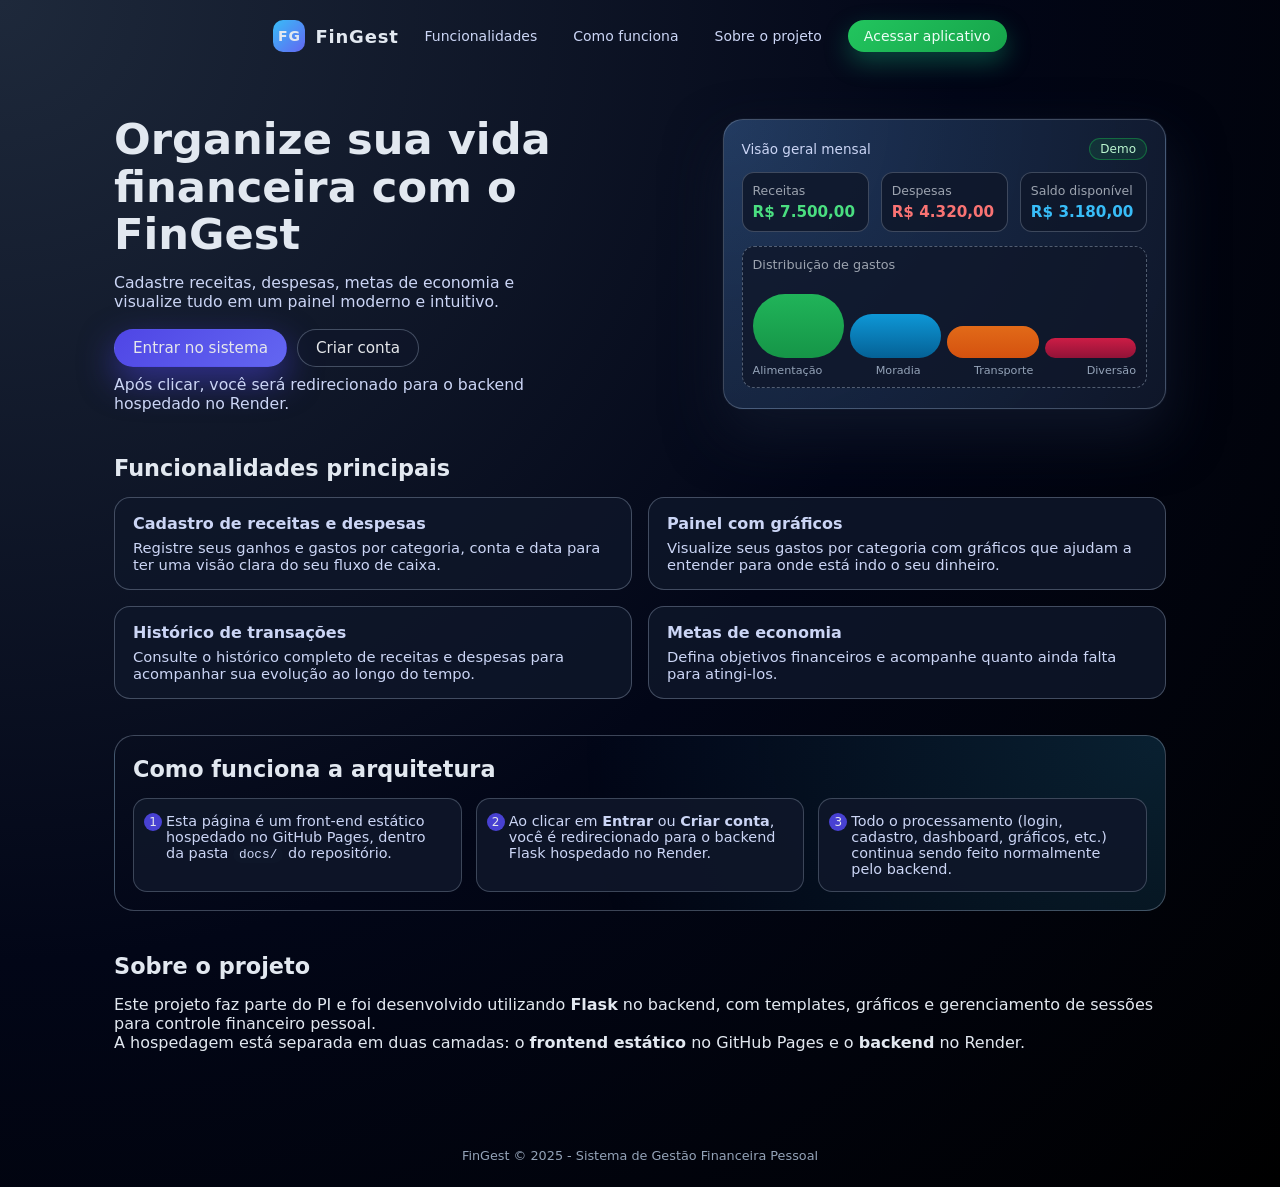
==== docs/index.html @ 58fbd279 "feat: gitpages presentation" ====
<!DOCTYPE html>
<html lang="pt-BR">
<head>
    <meta charset="UTF-8" />
    <meta name="viewport" content="width=device-width, initial-scale=1.0" />
    <title>FinGest - Controle Financeiro Pessoal</title>
    <link rel="stylesheet" href="styles.css" />
</head>
<body>
    <div class="page-wrapper">
        <header class="header">
            <div class="logo">
                <span class="logo-mark">FG</span>
                <span class="logo-text">FinGest</span>
            </div>
            <nav class="nav">
                <a href="#features">Funcionalidades</a>
                <a href="#how-it-works">Como funciona</a>
                <a href="#about">Sobre o projeto</a>
            </nav>
            <a class="header-cta"
               href="http://13.221.115.229:5000/login">
                Acessar aplicativo
            </a>
        </header>

        <main class="main">
            <section class="hero">
                <div class="hero-text">
                    <h1>Organize sua vida financeira com o FinGest</h1>
                    <p>
                        Cadastre receitas, despesas, metas de economia e visualize tudo
                        em um painel moderno e intuitivo.
                    </p>
                    <div class="hero-actions">
                        <a class="btn primary"
                           href="http://13.221.115.229:5000/login">
                            Entrar no sistema
                        </a>
                        <a class="btn ghost"
                           href="http://13.221.115.229:5000/register">
                            Criar conta
                        </a>
                    </div>
                    <p class="hint">
                        Após clicar, você será redirecionado para o backend hospedado no
                        Render.
                    </p>
                </div>
                <div class="hero-card">
                    <div class="hero-card-header">
                        <span>Visão geral mensal</span>
                        <span class="pill">Demo</span>
                    </div>
                    <div class="hero-card-body">
                        <div class="hero-metrics">
                            <div class="metric">
                                <span class="metric-label">Receitas</span>
                                <span class="metric-value positivo">R$ 7.500,00</span>
                            </div>
                            <div class="metric">
                                <span class="metric-label">Despesas</span>
                                <span class="metric-value negativo">R$ 4.320,00</span>
                            </div>
                            <div class="metric">
                                <span class="metric-label">Saldo disponível</span>
                                <span class="metric-value destaque">R$ 3.180,00</span>
                            </div>
                        </div>
                        <div class="hero-chart-placeholder">
                            <span class="chart-title">Distribuição de gastos</span>
                            <div class="chart-bars">
                                <div class="bar" style="--value: 80%"></div>
                                <div class="bar" style="--value: 55%"></div>
                                <div class="bar" style="--value: 40%"></div>
                                <div class="bar" style="--value: 25%"></div>
                            </div>
                            <div class="chart-legend">
                                <span>Alimentação</span>
                                <span>Moradia</span>
                                <span>Transporte</span>
                                <span>Diversão</span>
                            </div>
                        </div>
                    </div>
                </div>
            </section>

            <section id="features" class="section">
                <h2>Funcionalidades principais</h2>
                <div class="cards-grid">
                    <article class="card">
                        <h3>Cadastro de receitas e despesas</h3>
                        <p>
                            Registre seus ganhos e gastos por categoria, conta e data
                            para ter uma visão clara do seu fluxo de caixa.
                        </p>
                    </article>
                    <article class="card">
                        <h3>Painel com gráficos</h3>
                        <p>
                            Visualize seus gastos por categoria com gráficos que ajudam a
                            entender para onde está indo o seu dinheiro.
                        </p>
                    </article>
                    <article class="card">
                        <h3>Histórico de transações</h3>
                        <p>
                            Consulte o histórico completo de receitas e despesas para
                            acompanhar sua evolução ao longo do tempo.
                        </p>
                    </article>
                    <article class="card">
                        <h3>Metas de economia</h3>
                        <p>
                            Defina objetivos financeiros e acompanhe quanto ainda falta
                            para atingi-los.
                        </p>
                    </article>
                </div>
            </section>

            <section id="how-it-works" class="section section-alt">
                <h2>Como funciona a arquitetura</h2>
                <div class="steps">
                    <div class="step">
                        <span class="step-number">1</span>
                        <p>
                            Esta página é um front-end estático hospedado no
                            GitHub Pages, dentro da pasta <code>docs/</code> do
                            repositório.
                        </p>
                    </div>
                    <div class="step">
                        <span class="step-number">2</span>
                        <p>
                            Ao clicar em <strong>Entrar</strong> ou
                            <strong>Criar conta</strong>, você é redirecionado para o
                            backend Flask hospedado no Render.
                        </p>
                    </div>
                    <div class="step">
                        <span class="step-number">3</span>
                        <p>
                            Todo o processamento (login, cadastro, dashboard, gráficos,
                            etc.) continua sendo feito normalmente pelo backend.
                        </p>
                    </div>
                </div>
            </section>

            <section id="about" class="section">
                <h2>Sobre o projeto</h2>
                <p>
                    Este projeto faz parte do PI e foi desenvolvido utilizando
                    <strong>Flask</strong> no backend, com templates, gráficos e
                    gerenciamento de sessões para controle financeiro pessoal.
                </p>
                <p>
                    A hospedagem está separada em duas camadas: o
                    <strong>frontend estático</strong> no GitHub Pages e o
                    <strong>backend</strong> no Render.
                </p>
            </section>
        </main>

        <footer class="footer">
            <p>FinGest &copy; 2025 - Sistema de Gestão Financeira Pessoal</p>
        </footer>
    </div>
</body>
</html>
---- docs/styles.css ----
*,
*::before,
*::after {
    box-sizing: border-box;
    margin: 0;
    padding: 0;
}

body {
    font-family: system-ui, -apple-system, BlinkMacSystemFont, "Segoe UI", sans-serif;
    background: radial-gradient(circle at top left, #1e293b 0, #020617 55%, #000 100%);
    color: #e2e8f0;
    min-height: 100vh;
}

.page-wrapper {
    min-height: 100vh;
    display: flex;
    flex-direction: column;
}

.header {
    max-width: 1100px;
    margin: 0 auto;
    padding: 20px 24px;
    display: flex;
    align-items: center;
    justify-content: space-between;
    gap: 16px;
}

.logo {
    display: flex;
    align-items: center;
    gap: 10px;
    font-weight: 600;
    letter-spacing: 0.05em;
}

.logo-mark {
    width: 32px;
    height: 32px;
    border-radius: 10px;
    background: linear-gradient(135deg, #38bdf8, #6366f1);
    display: flex;
    align-items: center;
    justify-content: center;
    font-size: 14px;
}

.logo-text {
    font-size: 18px;
}

.nav {
    display: flex;
    gap: 16px;
    font-size: 14px;
}

.nav a {
    color: #cbd5f5;
    text-decoration: none;
    padding: 6px 10px;
    border-radius: 999px;
    transition: background 0.15s ease, color 0.15s ease;
}

.nav a:hover {
    background: rgba(148, 163, 184, 0.18);
    color: #e5e7eb;
}

.header-cta {
    font-size: 14px;
    padding: 8px 16px;
    border-radius: 999px;
    background: linear-gradient(135deg, #22c55e, #16a34a);
    color: #ecfdf5;
    text-decoration: none;
    font-weight: 500;
    box-shadow: 0 10px 25px rgba(16, 185, 129, 0.35);
    transition: transform 0.1s ease, box-shadow 0.1s ease, filter 0.1s ease;
    white-space: nowrap;
}

.header-cta:hover {
    transform: translateY(-1px);
    box-shadow: 0 16px 30px rgba(16, 185, 129, 0.45);
    filter: brightness(1.05);
}

.main {
    flex: 1;
    max-width: 1100px;
    margin: 0 auto;
    padding: 20px 24px 40px;
}

.hero {
    display: grid;
    grid-template-columns: minmax(0, 1.3fr) minmax(0, 1fr);
    gap: 32px;
    align-items: center;
    margin-top: 24px;
}

.hero-text h1 {
    font-size: clamp(2rem, 3vw + 0.5rem, 2.7rem);
    line-height: 1.1;
    margin-bottom: 14px;
}

.hero-text p {
    color: #cbd5f5;
    font-size: 0.98rem;
    max-width: 460px;
}

.hero-actions {
    margin-top: 18px;
    display: flex;
    flex-wrap: wrap;
    gap: 10px;
}

.btn {
    display: inline-flex;
    align-items: center;
    justify-content: center;
    padding: 9px 18px;
    border-radius: 999px;
    font-size: 0.95rem;
    font-weight: 500;
    text-decoration: none;
    cursor: pointer;
    border: 1px solid transparent;
    transition: transform 0.1s ease, box-shadow 0.1s ease, background 0.15s ease, color 0.15s ease, border-color 0.15s ease;
}

.btn.primary {
    background: linear-gradient(135deg, #4f46e5, #6366f1);
    color: #e5e7eb;
    box-shadow: 0 14px 35px rgba(79, 70, 229, 0.55);
}

.btn.primary:hover {
    transform: translateY(-1px);
    box-shadow: 0 22px 40px rgba(79, 70, 229, 0.7);
}

.btn.ghost {
    background: rgba(15, 23, 42, 0.6);
    color: #e5e7eb;
    border-color: rgba(148, 163, 184, 0.4);
}

.btn.ghost:hover {
    background: rgba(15, 23, 42, 0.9);
    border-color: rgba(148, 163, 184, 0.7);
}

.hint {
    margin-top: 8px;
    font-size: 0.8rem;
    color: #94a3b8;
}

.hero-card {
    background: radial-gradient(circle at top left, rgba(96, 165, 250, 0.3), rgba(15, 23, 42, 0.95));
    border-radius: 20px;
    padding: 18px 18px 20px;
    border: 1px solid rgba(148, 163, 184, 0.35);
    box-shadow:
        0 25px 55px rgba(15, 23, 42, 0.9),
        0 0 0 1px rgba(15, 23, 42, 0.8);
}

.hero-card-header {
    display: flex;
    align-items: center;
    justify-content: space-between;
    margin-bottom: 12px;
    font-size: 0.85rem;
    color: #cbd5f5;
}

.pill {
    border-radius: 999px;
    padding: 3px 10px;
    font-size: 0.75rem;
    background: rgba(22, 163, 74, 0.15);
    color: #bbf7d0;
    border: 1px solid rgba(22, 163, 74, 0.5);
}

.hero-metrics {
    display: grid;
    grid-template-columns: repeat(3, minmax(0, 1fr));
    gap: 12px;
    margin-bottom: 14px;
}

.metric {
    padding: 10px;
    border-radius: 12px;
    background: rgba(15, 23, 42, 0.85);
    border: 1px solid rgba(148, 163, 184, 0.35);
}

.metric-label {
    display: block;
    font-size: 0.78rem;
    color: #9ca3af;
    margin-bottom: 4px;
}

.metric-value {
    font-size: 0.95rem;
    font-weight: 600;
}

.metric-value.positivo {
    color: #4ade80;
}

.metric-value.negativo {
    color: #f97373;
}

.metric-value.destaque {
    color: #38bdf8;
}

.hero-chart-placeholder {
    margin-top: 6px;
    padding: 10px;
    border-radius: 12px;
    background: rgba(15, 23, 42, 0.8);
    border: 1px dashed rgba(148, 163, 184, 0.5);
}

.chart-title {
    display: block;
    font-size: 0.8rem;
    color: #9ca3af;
    margin-bottom: 6px;
}

.chart-bars {
    display: flex;
    align-items: flex-end;
    gap: 6px;
    height: 80px;
    margin-bottom: 6px;
}

.chart-bars .bar {
    flex: 1;
    border-radius: 999px;
    background: linear-gradient(180deg, #22c55e, #16a34a);
    height: var(--value, 50%);
    opacity: 0.9;
}

.chart-bars .bar:nth-child(2) {
    background: linear-gradient(180deg, #0ea5e9, #0369a1);
}

.chart-bars .bar:nth-child(3) {
    background: linear-gradient(180deg, #f97316, #ea580c);
}

.chart-bars .bar:nth-child(4) {
    background: linear-gradient(180deg, #e11d48, #9f1239);
}

.chart-legend {
    display: flex;
    justify-content: space-between;
    font-size: 0.7rem;
    color: #94a3b8;
}

.section {
    margin-top: 42px;
}

.section h2 {
    font-size: 1.4rem;
    margin-bottom: 16px;
}

.cards-grid {
    display: grid;
    grid-template-columns: repeat(2, minmax(0, 1fr));
    gap: 16px;
}

.card {
    padding: 16px 18px;
    border-radius: 16px;
    background: rgba(15, 23, 42, 0.85);
    border: 1px solid rgba(148, 163, 184, 0.4);
    font-size: 0.92rem;
    color: #cbd5f5;
}

.card h3 {
    font-size: 1rem;
    margin-bottom: 6px;
}

.section-alt {
    background: radial-gradient(circle at top right, rgba(56, 189, 248, 0.16), transparent 55%);
    padding: 20px 18px 18px;
    border-radius: 20px;
    border: 1px solid rgba(148, 163, 184, 0.4);
    margin-top: 36px;
}

.steps {
    display: grid;
    grid-template-columns: repeat(3, minmax(0, 1fr));
    gap: 14px;
    margin-top: 8px;
}

.step {
    position: relative;
    padding: 14px 14px 14px 32px;
    border-radius: 14px;
    background: rgba(15, 23, 42, 0.9);
    border: 1px solid rgba(148, 163, 184, 0.35);
    font-size: 0.9rem;
    color: #cbd5f5;
}

.step-number {
    position: absolute;
    left: 10px;
    top: 14px;
    width: 18px;
    height: 18px;
    border-radius: 999px;
    background: rgba(79, 70, 229, 0.9);
    color: #e5e7eb;
    font-size: 0.75rem;
    display: flex;
    align-items: center;
    justify-content: center;
}

code {
    font-family: ui-monospace, SFMono-Regular, Menlo, Monaco, Consolas, "Liberation Mono", "Courier New", monospace;
    background: rgba(15, 23, 42, 0.85);
    padding: 1px 6px;
    border-radius: 999px;
    font-size: 0.8rem;
}

.footer {
    margin-top: 40px;
    padding: 16px 24px 24px;
    font-size: 0.8rem;
    color: #94a3b8;
    text-align: center;
}

@media (max-width: 900px) {
    .header {
        flex-wrap: wrap;
    }

    .nav {
        order: 3;
        width: 100%;
        justify-content: center;
        margin-top: 8px;
    }

    .hero {
        grid-template-columns: minmax(0, 1fr);
    }

    .hero-card {
        order: -1;
    }

    .cards-grid {
        grid-template-columns: minmax(0, 1fr);
    }

    .steps {
        grid-template-columns: minmax(0, 1fr);
    }
}
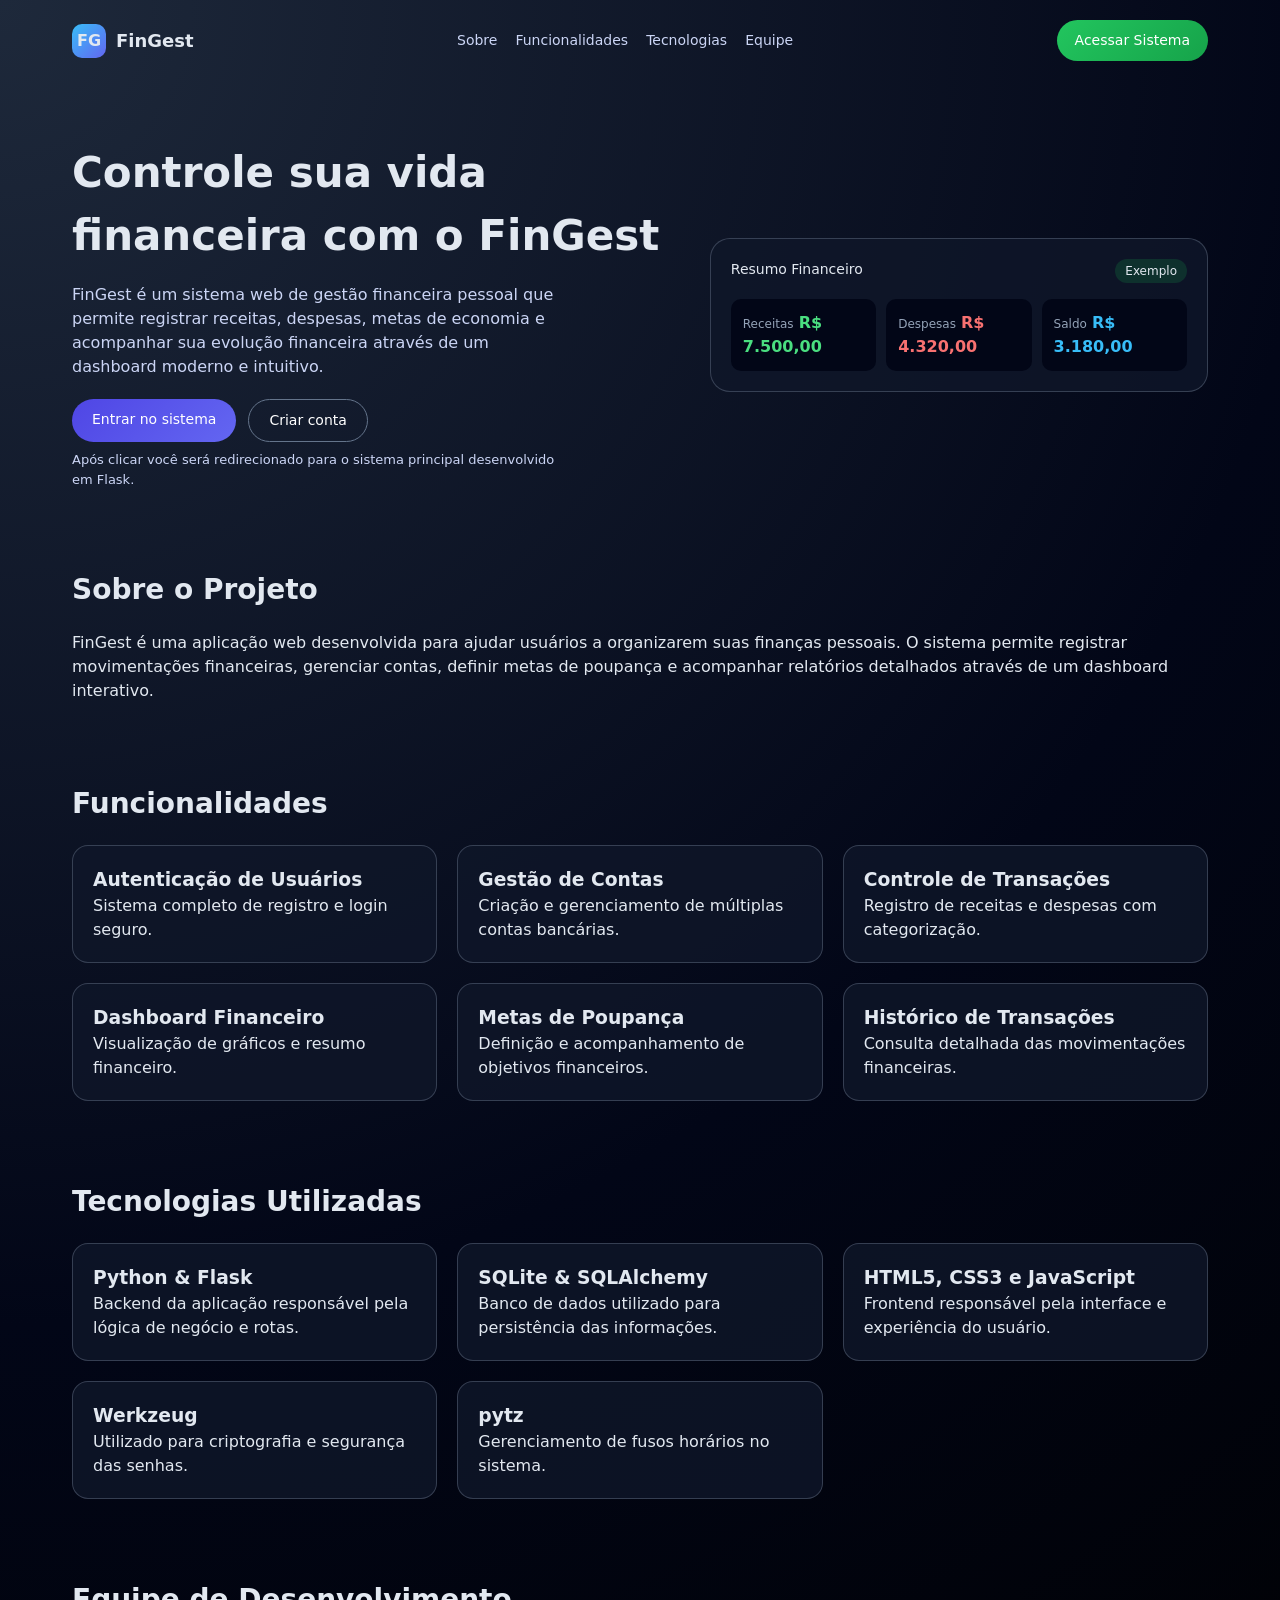
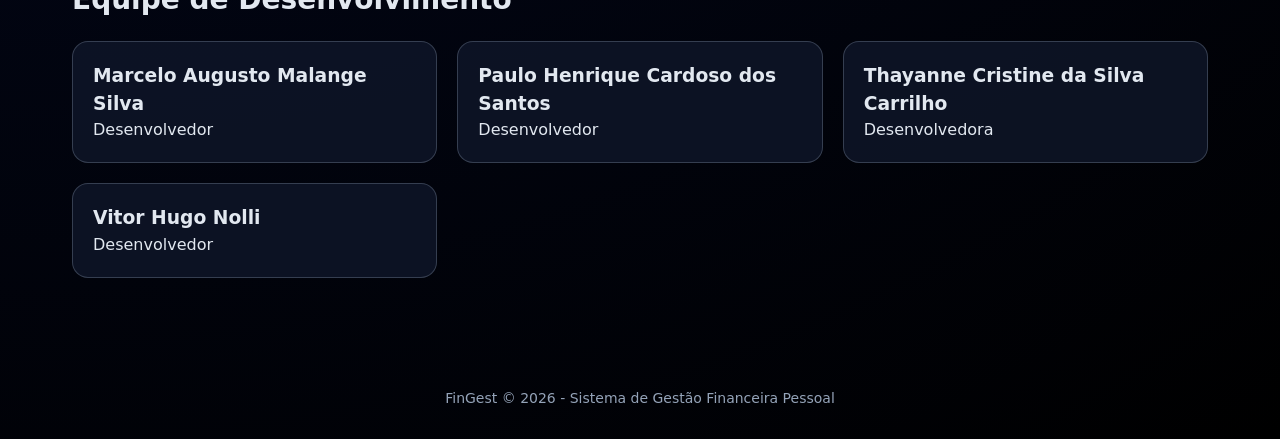
==== commit 3193dedb: "feat: version 2026" ====
--- a/docs/index.html
+++ b/docs/index.html
@@ -1,174 +1,251 @@
-
 <!DOCTYPE html>
 <html lang="pt-BR">
 <head>
-    <meta charset="UTF-8" />
-    <meta name="viewport" content="width=device-width, initial-scale=1.0" />
-    <title>FinGest - Controle Financeiro Pessoal</title>
-    <link rel="stylesheet" href="styles.css" />
+
+<meta charset="UTF-8">
+<meta name="viewport" content="width=device-width, initial-scale=1.0">
+
+<title>FinGest - Sistema de Gestão Financeira</title>
+
+<link rel="stylesheet" href="styles.css">
+
 </head>
+
 <body>
-    <div class="page-wrapper">
-        <header class="header">
-            <div class="logo">
-                <span class="logo-mark">FG</span>
-                <span class="logo-text">FinGest</span>
-            </div>
-            <nav class="nav">
-                <a href="#features">Funcionalidades</a>
-                <a href="#how-it-works">Como funciona</a>
-                <a href="#about">Sobre o projeto</a>
-            </nav>
-            <a class="header-cta"
-               href="http://13.221.115.229:5000/login">
-                Acessar aplicativo
-            </a>
-        </header>
-
-        <main class="main">
-            <section class="hero">
-                <div class="hero-text">
-                    <h1>Organize sua vida financeira com o FinGest</h1>
-                    <p>
-                        Cadastre receitas, despesas, metas de economia e visualize tudo
-                        em um painel moderno e intuitivo.
-                    </p>
-                    <div class="hero-actions">
-                        <a class="btn primary"
-                           href="http://13.221.115.229:5000/login">
-                            Entrar no sistema
-                        </a>
-                        <a class="btn ghost"
-                           href="http://13.221.115.229:5000/register">
-                            Criar conta
-                        </a>
-                    </div>
-                    <p class="hint">
-                        Após clicar, você será redirecionado para o backend hospedado no
-                        Render.
-                    </p>
-                </div>
-                <div class="hero-card">
-                    <div class="hero-card-header">
-                        <span>Visão geral mensal</span>
-                        <span class="pill">Demo</span>
-                    </div>
-                    <div class="hero-card-body">
-                        <div class="hero-metrics">
-                            <div class="metric">
-                                <span class="metric-label">Receitas</span>
-                                <span class="metric-value positivo">R$ 7.500,00</span>
-                            </div>
-                            <div class="metric">
-                                <span class="metric-label">Despesas</span>
-                                <span class="metric-value negativo">R$ 4.320,00</span>
-                            </div>
-                            <div class="metric">
-                                <span class="metric-label">Saldo disponível</span>
-                                <span class="metric-value destaque">R$ 3.180,00</span>
-                            </div>
-                        </div>
-                        <div class="hero-chart-placeholder">
-                            <span class="chart-title">Distribuição de gastos</span>
-                            <div class="chart-bars">
-                                <div class="bar" style="--value: 80%"></div>
-                                <div class="bar" style="--value: 55%"></div>
-                                <div class="bar" style="--value: 40%"></div>
-                                <div class="bar" style="--value: 25%"></div>
-                            </div>
-                            <div class="chart-legend">
-                                <span>Alimentação</span>
-                                <span>Moradia</span>
-                                <span>Transporte</span>
-                                <span>Diversão</span>
-                            </div>
-                        </div>
-                    </div>
-                </div>
-            </section>
-
-            <section id="features" class="section">
-                <h2>Funcionalidades principais</h2>
-                <div class="cards-grid">
-                    <article class="card">
-                        <h3>Cadastro de receitas e despesas</h3>
-                        <p>
-                            Registre seus ganhos e gastos por categoria, conta e data
-                            para ter uma visão clara do seu fluxo de caixa.
-                        </p>
-                    </article>
-                    <article class="card">
-                        <h3>Painel com gráficos</h3>
-                        <p>
-                            Visualize seus gastos por categoria com gráficos que ajudam a
-                            entender para onde está indo o seu dinheiro.
-                        </p>
-                    </article>
-                    <article class="card">
-                        <h3>Histórico de transações</h3>
-                        <p>
-                            Consulte o histórico completo de receitas e despesas para
-                            acompanhar sua evolução ao longo do tempo.
-                        </p>
-                    </article>
-                    <article class="card">
-                        <h3>Metas de economia</h3>
-                        <p>
-                            Defina objetivos financeiros e acompanhe quanto ainda falta
-                            para atingi-los.
-                        </p>
-                    </article>
-                </div>
-            </section>
-
-            <section id="how-it-works" class="section section-alt">
-                <h2>Como funciona a arquitetura</h2>
-                <div class="steps">
-                    <div class="step">
-                        <span class="step-number">1</span>
-                        <p>
-                            Esta página é um front-end estático hospedado no
-                            GitHub Pages, dentro da pasta <code>docs/</code> do
-                            repositório.
-                        </p>
-                    </div>
-                    <div class="step">
-                        <span class="step-number">2</span>
-                        <p>
-                            Ao clicar em <strong>Entrar</strong> ou
-                            <strong>Criar conta</strong>, você é redirecionado para o
-                            backend Flask hospedado no Render.
-                        </p>
-                    </div>
-                    <div class="step">
-                        <span class="step-number">3</span>
-                        <p>
-                            Todo o processamento (login, cadastro, dashboard, gráficos,
-                            etc.) continua sendo feito normalmente pelo backend.
-                        </p>
-                    </div>
-                </div>
-            </section>
-
-            <section id="about" class="section">
-                <h2>Sobre o projeto</h2>
-                <p>
-                    Este projeto faz parte do PI e foi desenvolvido utilizando
-                    <strong>Flask</strong> no backend, com templates, gráficos e
-                    gerenciamento de sessões para controle financeiro pessoal.
-                </p>
-                <p>
-                    A hospedagem está separada em duas camadas: o
-                    <strong>frontend estático</strong> no GitHub Pages e o
-                    <strong>backend</strong> no Render.
-                </p>
-            </section>
-        </main>
-
-        <footer class="footer">
-            <p>FinGest &copy; 2025 - Sistema de Gestão Financeira Pessoal</p>
-        </footer>
-    </div>
+
+<header class="header">
+
+<div class="container header-inner">
+
+<div class="logo">
+<span class="logo-mark">FG</span>
+<span class="logo-text">FinGest</span>
+</div>
+
+<nav class="nav">
+<a href="#sobre">Sobre</a>
+<a href="#features">Funcionalidades</a>
+<a href="#tecnologias">Tecnologias</a>
+<a href="#equipe">Equipe</a>
+</nav>
+
+<a class="header-cta" href="http://13.221.115.229:5000/login">
+Acessar Sistema
+</a>
+
+</div>
+
+</header>
+
+
+<main>
+
+<section class="hero">
+
+<div class="container hero-grid">
+
+<div class="hero-text">
+
+<h1>Controle sua vida financeira com o FinGest</h1>
+
+<p>
+FinGest é um sistema web de gestão financeira pessoal que permite registrar receitas,
+despesas, metas de economia e acompanhar sua evolução financeira através
+de um dashboard moderno e intuitivo.
+</p>
+
+<div class="hero-actions">
+
+<a class="btn primary" href="http://13.221.115.229:5000/login">
+Entrar no sistema
+</a>
+
+<a class="btn ghost" href="http://13.221.115.229:5000/register">
+Criar conta
+</a>
+
+</div>
+
+<p class="hint">
+Após clicar você será redirecionado para o sistema principal desenvolvido em Flask.
+</p>
+
+</div>
+
+<div class="hero-card">
+
+<div class="hero-card-header">
+<span>Resumo Financeiro</span>
+<span class="pill">Exemplo</span>
+</div>
+
+<div class="hero-metrics">
+
+<div class="metric">
+<span class="metric-label">Receitas</span>
+<span class="metric-value positivo">R$ 7.500,00</span>
+</div>
+
+<div class="metric">
+<span class="metric-label">Despesas</span>
+<span class="metric-value negativo">R$ 4.320,00</span>
+</div>
+
+<div class="metric">
+<span class="metric-label">Saldo</span>
+<span class="metric-value destaque">R$ 3.180,00</span>
+</div>
+
+</div>
+
+</div>
+
+</div>
+
+</section>
+
+
+<section id="sobre" class="section">
+<div class="container">
+
+<h2>Sobre o Projeto</h2>
+
+<p>
+FinGest é uma aplicação web desenvolvida para ajudar usuários a organizarem
+suas finanças pessoais. O sistema permite registrar movimentações financeiras,
+gerenciar contas, definir metas de poupança e acompanhar relatórios detalhados
+através de um dashboard interativo.
+</p>
+
+</div>
+</section>
+
+
+<section id="features" class="section">
+<div class="container">
+
+<h2>Funcionalidades</h2>
+
+<div class="cards-grid">
+
+<div class="card">
+<h3>Autenticação de Usuários</h3>
+<p>Sistema completo de registro e login seguro.</p>
+</div>
+
+<div class="card">
+<h3>Gestão de Contas</h3>
+<p>Criação e gerenciamento de múltiplas contas bancárias.</p>
+</div>
+
+<div class="card">
+<h3>Controle de Transações</h3>
+<p>Registro de receitas e despesas com categorização.</p>
+</div>
+
+<div class="card">
+<h3>Dashboard Financeiro</h3>
+<p>Visualização de gráficos e resumo financeiro.</p>
+</div>
+
+<div class="card">
+<h3>Metas de Poupança</h3>
+<p>Definição e acompanhamento de objetivos financeiros.</p>
+</div>
+
+<div class="card">
+<h3>Histórico de Transações</h3>
+<p>Consulta detalhada das movimentações financeiras.</p>
+</div>
+
+</div>
+
+</div>
+</section>
+
+
+<section id="tecnologias" class="section">
+<div class="container">
+
+<h2>Tecnologias Utilizadas</h2>
+
+<div class="cards-grid">
+
+<div class="card">
+<h3>Python & Flask</h3>
+<p>Backend da aplicação responsável pela lógica de negócio e rotas.</p>
+</div>
+
+<div class="card">
+<h3>SQLite & SQLAlchemy</h3>
+<p>Banco de dados utilizado para persistência das informações.</p>
+</div>
+
+<div class="card">
+<h3>HTML5, CSS3 e JavaScript</h3>
+<p>Frontend responsável pela interface e experiência do usuário.</p>
+</div>
+
+<div class="card">
+<h3>Werkzeug</h3>
+<p>Utilizado para criptografia e segurança das senhas.</p>
+</div>
+
+<div class="card">
+<h3>pytz</h3>
+<p>Gerenciamento de fusos horários no sistema.</p>
+</div>
+
+</div>
+
+</div>
+</section>
+
+
+<section id="equipe" class="section">
+<div class="container">
+
+<h2>Equipe de Desenvolvimento</h2>
+
+<div class="cards-grid">
+
+<div class="card">
+<h3>Marcelo Augusto Malange Silva</h3>
+<p>Desenvolvedor</p>
+</div>
+
+<div class="card">
+<h3>Paulo Henrique Cardoso dos Santos</h3>
+<p>Desenvolvedor</p>
+</div>
+
+<div class="card">
+<h3>Thayanne Cristine da Silva Carrilho</h3>
+<p>Desenvolvedora</p>
+</div>
+
+<div class="card">
+<h3>Vitor Hugo Nolli</h3>
+<p>Desenvolvedor</p>
+</div>
+
+</div>
+
+</div>
+</section>
+
+
+<footer class="footer">
+
+<div class="container">
+
+<p>FinGest © 2026 - Sistema de Gestão Financeira Pessoal</p>
+
+</div>
+
+</footer>
+
+</main>
+
 </body>
-</html>
-
+</html>
--- a/docs/styles.css
+++ b/docs/styles.css
@@ -1,398 +1,219 @@
 *,
 *::before,
 *::after {
-    box-sizing: border-box;
-    margin: 0;
-    padding: 0;
-}
-
-body {
-    font-family: system-ui, -apple-system, BlinkMacSystemFont, "Segoe UI", sans-serif;
-    background: radial-gradient(circle at top left, #1e293b 0, #020617 55%, #000 100%);
-    color: #e2e8f0;
-    min-height: 100vh;
-}
-
-.page-wrapper {
-    min-height: 100vh;
-    display: flex;
-    flex-direction: column;
-}
-
-.header {
-    max-width: 1100px;
-    margin: 0 auto;
-    padding: 20px 24px;
-    display: flex;
-    align-items: center;
-    justify-content: space-between;
-    gap: 16px;
-}
-
-.logo {
-    display: flex;
-    align-items: center;
-    gap: 10px;
-    font-weight: 600;
-    letter-spacing: 0.05em;
-}
-
-.logo-mark {
-    width: 32px;
-    height: 32px;
-    border-radius: 10px;
-    background: linear-gradient(135deg, #38bdf8, #6366f1);
-    display: flex;
-    align-items: center;
-    justify-content: center;
-    font-size: 14px;
-}
-
-.logo-text {
-    font-size: 18px;
-}
-
-.nav {
-    display: flex;
-    gap: 16px;
-    font-size: 14px;
-}
-
-.nav a {
-    color: #cbd5f5;
-    text-decoration: none;
-    padding: 6px 10px;
-    border-radius: 999px;
-    transition: background 0.15s ease, color 0.15s ease;
-}
-
-.nav a:hover {
-    background: rgba(148, 163, 184, 0.18);
-    color: #e5e7eb;
-}
-
-.header-cta {
-    font-size: 14px;
-    padding: 8px 16px;
-    border-radius: 999px;
-    background: linear-gradient(135deg, #22c55e, #16a34a);
-    color: #ecfdf5;
-    text-decoration: none;
-    font-weight: 500;
-    box-shadow: 0 10px 25px rgba(16, 185, 129, 0.35);
-    transition: transform 0.1s ease, box-shadow 0.1s ease, filter 0.1s ease;
-    white-space: nowrap;
-}
-
-.header-cta:hover {
-    transform: translateY(-1px);
-    box-shadow: 0 16px 30px rgba(16, 185, 129, 0.45);
-    filter: brightness(1.05);
-}
-
-.main {
-    flex: 1;
-    max-width: 1100px;
-    margin: 0 auto;
-    padding: 20px 24px 40px;
-}
-
-.hero {
-    display: grid;
-    grid-template-columns: minmax(0, 1.3fr) minmax(0, 1fr);
-    gap: 32px;
-    align-items: center;
-    margin-top: 24px;
-}
-
-.hero-text h1 {
-    font-size: clamp(2rem, 3vw + 0.5rem, 2.7rem);
-    line-height: 1.1;
-    margin-bottom: 14px;
-}
-
-.hero-text p {
-    color: #cbd5f5;
-    font-size: 0.98rem;
-    max-width: 460px;
-}
-
-.hero-actions {
-    margin-top: 18px;
-    display: flex;
-    flex-wrap: wrap;
-    gap: 10px;
-}
-
-.btn {
-    display: inline-flex;
-    align-items: center;
-    justify-content: center;
-    padding: 9px 18px;
-    border-radius: 999px;
-    font-size: 0.95rem;
-    font-weight: 500;
-    text-decoration: none;
-    cursor: pointer;
-    border: 1px solid transparent;
-    transition: transform 0.1s ease, box-shadow 0.1s ease, background 0.15s ease, color 0.15s ease, border-color 0.15s ease;
-}
-
-.btn.primary {
-    background: linear-gradient(135deg, #4f46e5, #6366f1);
-    color: #e5e7eb;
-    box-shadow: 0 14px 35px rgba(79, 70, 229, 0.55);
-}
-
-.btn.primary:hover {
-    transform: translateY(-1px);
-    box-shadow: 0 22px 40px rgba(79, 70, 229, 0.7);
-}
-
-.btn.ghost {
-    background: rgba(15, 23, 42, 0.6);
-    color: #e5e7eb;
-    border-color: rgba(148, 163, 184, 0.4);
-}
-
-.btn.ghost:hover {
-    background: rgba(15, 23, 42, 0.9);
-    border-color: rgba(148, 163, 184, 0.7);
-}
-
-.hint {
-    margin-top: 8px;
-    font-size: 0.8rem;
-    color: #94a3b8;
-}
-
-.hero-card {
-    background: radial-gradient(circle at top left, rgba(96, 165, 250, 0.3), rgba(15, 23, 42, 0.95));
-    border-radius: 20px;
-    padding: 18px 18px 20px;
-    border: 1px solid rgba(148, 163, 184, 0.35);
-    box-shadow:
-        0 25px 55px rgba(15, 23, 42, 0.9),
-        0 0 0 1px rgba(15, 23, 42, 0.8);
-}
-
-.hero-card-header {
-    display: flex;
-    align-items: center;
-    justify-content: space-between;
-    margin-bottom: 12px;
-    font-size: 0.85rem;
-    color: #cbd5f5;
-}
-
-.pill {
-    border-radius: 999px;
-    padding: 3px 10px;
-    font-size: 0.75rem;
-    background: rgba(22, 163, 74, 0.15);
-    color: #bbf7d0;
-    border: 1px solid rgba(22, 163, 74, 0.5);
-}
-
-.hero-metrics {
-    display: grid;
-    grid-template-columns: repeat(3, minmax(0, 1fr));
-    gap: 12px;
-    margin-bottom: 14px;
-}
-
-.metric {
-    padding: 10px;
-    border-radius: 12px;
-    background: rgba(15, 23, 42, 0.85);
-    border: 1px solid rgba(148, 163, 184, 0.35);
-}
-
-.metric-label {
-    display: block;
-    font-size: 0.78rem;
-    color: #9ca3af;
-    margin-bottom: 4px;
-}
-
-.metric-value {
-    font-size: 0.95rem;
-    font-weight: 600;
-}
-
-.metric-value.positivo {
-    color: #4ade80;
-}
-
-.metric-value.negativo {
-    color: #f97373;
-}
-
-.metric-value.destaque {
-    color: #38bdf8;
-}
-
-.hero-chart-placeholder {
-    margin-top: 6px;
-    padding: 10px;
-    border-radius: 12px;
-    background: rgba(15, 23, 42, 0.8);
-    border: 1px dashed rgba(148, 163, 184, 0.5);
-}
-
-.chart-title {
-    display: block;
-    font-size: 0.8rem;
-    color: #9ca3af;
-    margin-bottom: 6px;
-}
-
-.chart-bars {
-    display: flex;
-    align-items: flex-end;
-    gap: 6px;
-    height: 80px;
-    margin-bottom: 6px;
-}
-
-.chart-bars .bar {
-    flex: 1;
-    border-radius: 999px;
-    background: linear-gradient(180deg, #22c55e, #16a34a);
-    height: var(--value, 50%);
-    opacity: 0.9;
-}
-
-.chart-bars .bar:nth-child(2) {
-    background: linear-gradient(180deg, #0ea5e9, #0369a1);
-}
-
-.chart-bars .bar:nth-child(3) {
-    background: linear-gradient(180deg, #f97316, #ea580c);
-}
-
-.chart-bars .bar:nth-child(4) {
-    background: linear-gradient(180deg, #e11d48, #9f1239);
-}
-
-.chart-legend {
-    display: flex;
-    justify-content: space-between;
-    font-size: 0.7rem;
-    color: #94a3b8;
-}
-
-.section {
-    margin-top: 42px;
-}
-
-.section h2 {
-    font-size: 1.4rem;
-    margin-bottom: 16px;
-}
-
-.cards-grid {
-    display: grid;
-    grid-template-columns: repeat(2, minmax(0, 1fr));
-    gap: 16px;
-}
-
-.card {
-    padding: 16px 18px;
-    border-radius: 16px;
-    background: rgba(15, 23, 42, 0.85);
-    border: 1px solid rgba(148, 163, 184, 0.4);
-    font-size: 0.92rem;
-    color: #cbd5f5;
-}
-
-.card h3 {
-    font-size: 1rem;
-    margin-bottom: 6px;
-}
-
-.section-alt {
-    background: radial-gradient(circle at top right, rgba(56, 189, 248, 0.16), transparent 55%);
-    padding: 20px 18px 18px;
-    border-radius: 20px;
-    border: 1px solid rgba(148, 163, 184, 0.4);
-    margin-top: 36px;
-}
-
-.steps {
-    display: grid;
-    grid-template-columns: repeat(3, minmax(0, 1fr));
-    gap: 14px;
-    margin-top: 8px;
-}
-
-.step {
-    position: relative;
-    padding: 14px 14px 14px 32px;
-    border-radius: 14px;
-    background: rgba(15, 23, 42, 0.9);
-    border: 1px solid rgba(148, 163, 184, 0.35);
-    font-size: 0.9rem;
-    color: #cbd5f5;
-}
-
-.step-number {
-    position: absolute;
-    left: 10px;
-    top: 14px;
-    width: 18px;
-    height: 18px;
-    border-radius: 999px;
-    background: rgba(79, 70, 229, 0.9);
-    color: #e5e7eb;
-    font-size: 0.75rem;
-    display: flex;
-    align-items: center;
-    justify-content: center;
-}
-
-code {
-    font-family: ui-monospace, SFMono-Regular, Menlo, Monaco, Consolas, "Liberation Mono", "Courier New", monospace;
-    background: rgba(15, 23, 42, 0.85);
-    padding: 1px 6px;
-    border-radius: 999px;
-    font-size: 0.8rem;
-}
-
-.footer {
-    margin-top: 40px;
-    padding: 16px 24px 24px;
-    font-size: 0.8rem;
-    color: #94a3b8;
-    text-align: center;
-}
-
-@media (max-width: 900px) {
-    .header {
-        flex-wrap: wrap;
-    }
-
-    .nav {
-        order: 3;
-        width: 100%;
-        justify-content: center;
-        margin-top: 8px;
-    }
-
-    .hero {
-        grid-template-columns: minmax(0, 1fr);
-    }
-
-    .hero-card {
-        order: -1;
-    }
-
-    .cards-grid {
-        grid-template-columns: minmax(0, 1fr);
-    }
-
-    .steps {
-        grid-template-columns: minmax(0, 1fr);
-    }
-}
-
+box-sizing: border-box;
+margin: 0;
+padding: 0;
+}
+
+body{
+font-family: system-ui, -apple-system, BlinkMacSystemFont, "Segoe UI", sans-serif;
+background: radial-gradient(circle at top left,#1e293b 0,#020617 55%,#000 100%);
+color:#e2e8f0;
+line-height:1.5;
+}
+
+.container{
+max-width:1200px;
+margin:auto;
+padding-left:32px;
+padding-right:32px;
+}
+
+.header{
+padding:20px 0;
+}
+
+.header-inner{
+display:flex;
+align-items:center;
+justify-content:space-between;
+gap:20px;
+}
+
+.logo{
+display:flex;
+align-items:center;
+gap:10px;
+font-weight:600;
+}
+
+.logo-mark{
+width:34px;
+height:34px;
+border-radius:10px;
+background:linear-gradient(135deg,#38bdf8,#6366f1);
+display:flex;
+align-items:center;
+justify-content:center;
+}
+
+.logo-text{
+font-size:18px;
+}
+
+.nav{
+display:flex;
+gap:18px;
+}
+
+.nav a{
+color:#cbd5f5;
+text-decoration:none;
+font-size:14px;
+}
+
+.nav a:hover{
+color:white;
+}
+
+.header-cta{
+background:linear-gradient(135deg,#22c55e,#16a34a);
+padding:10px 18px;
+border-radius:999px;
+color:white;
+text-decoration:none;
+font-size:14px;
+}
+
+.hero{
+padding-top:60px;
+}
+
+.hero-grid{
+display:grid;
+grid-template-columns:1.2fr 1fr;
+gap:40px;
+align-items:center;
+}
+
+.hero-text h1{
+font-size:42px;
+margin-bottom:16px;
+}
+
+.hero-text p{
+color:#cbd5f5;
+max-width:500px;
+}
+
+.hero-actions{
+margin-top:20px;
+display:flex;
+gap:12px;
+}
+
+.btn{
+padding:10px 20px;
+border-radius:999px;
+text-decoration:none;
+font-size:14px;
+}
+
+.primary{
+background:linear-gradient(135deg,#4f46e5,#6366f1);
+color:white;
+}
+
+.ghost{
+border:1px solid #64748b;
+color:white;
+}
+
+.hint{
+margin-top:8px;
+font-size:13px;
+color:#94a3b8;
+}
+
+.hero-card{
+background:rgba(15,23,42,0.8);
+padding:20px;
+border-radius:20px;
+border:1px solid rgba(148,163,184,0.3);
+}
+
+.hero-card-header{
+display:flex;
+justify-content:space-between;
+margin-bottom:16px;
+font-size:14px;
+}
+
+.pill{
+background:#16a34a33;
+padding:3px 10px;
+border-radius:999px;
+font-size:12px;
+}
+
+.hero-metrics{
+display:grid;
+grid-template-columns:repeat(3,1fr);
+gap:10px;
+}
+
+.metric{
+background:#020617;
+padding:12px;
+border-radius:10px;
+}
+
+.metric-label{
+font-size:12px;
+color:#94a3b8;
+}
+
+.metric-value{
+font-weight:600;
+}
+
+.positivo{color:#4ade80;}
+.negativo{color:#f87171;}
+.destaque{color:#38bdf8;}
+
+.section{
+padding-top:80px;
+}
+
+.section h2{
+margin-bottom:20px;
+font-size:28px;
+}
+
+.cards-grid{
+display:grid;
+grid-template-columns:repeat(3,1fr);
+gap:20px;
+}
+
+.card{
+background:rgba(15,23,42,0.8);
+padding:20px;
+border-radius:16px;
+border:1px solid rgba(148,163,184,0.3);
+}
+
+.footer{
+margin-top:80px;
+padding:30px 0;
+text-align:center;
+color:#94a3b8;
+font-size:14px;
+}
+
+@media(max-width:900px){
+
+.hero-grid{
+grid-template-columns:1fr;
+}
+
+.cards-grid{
+grid-template-columns:1fr;
+}
+
+.nav{
+display:none;
+}
+
+}
